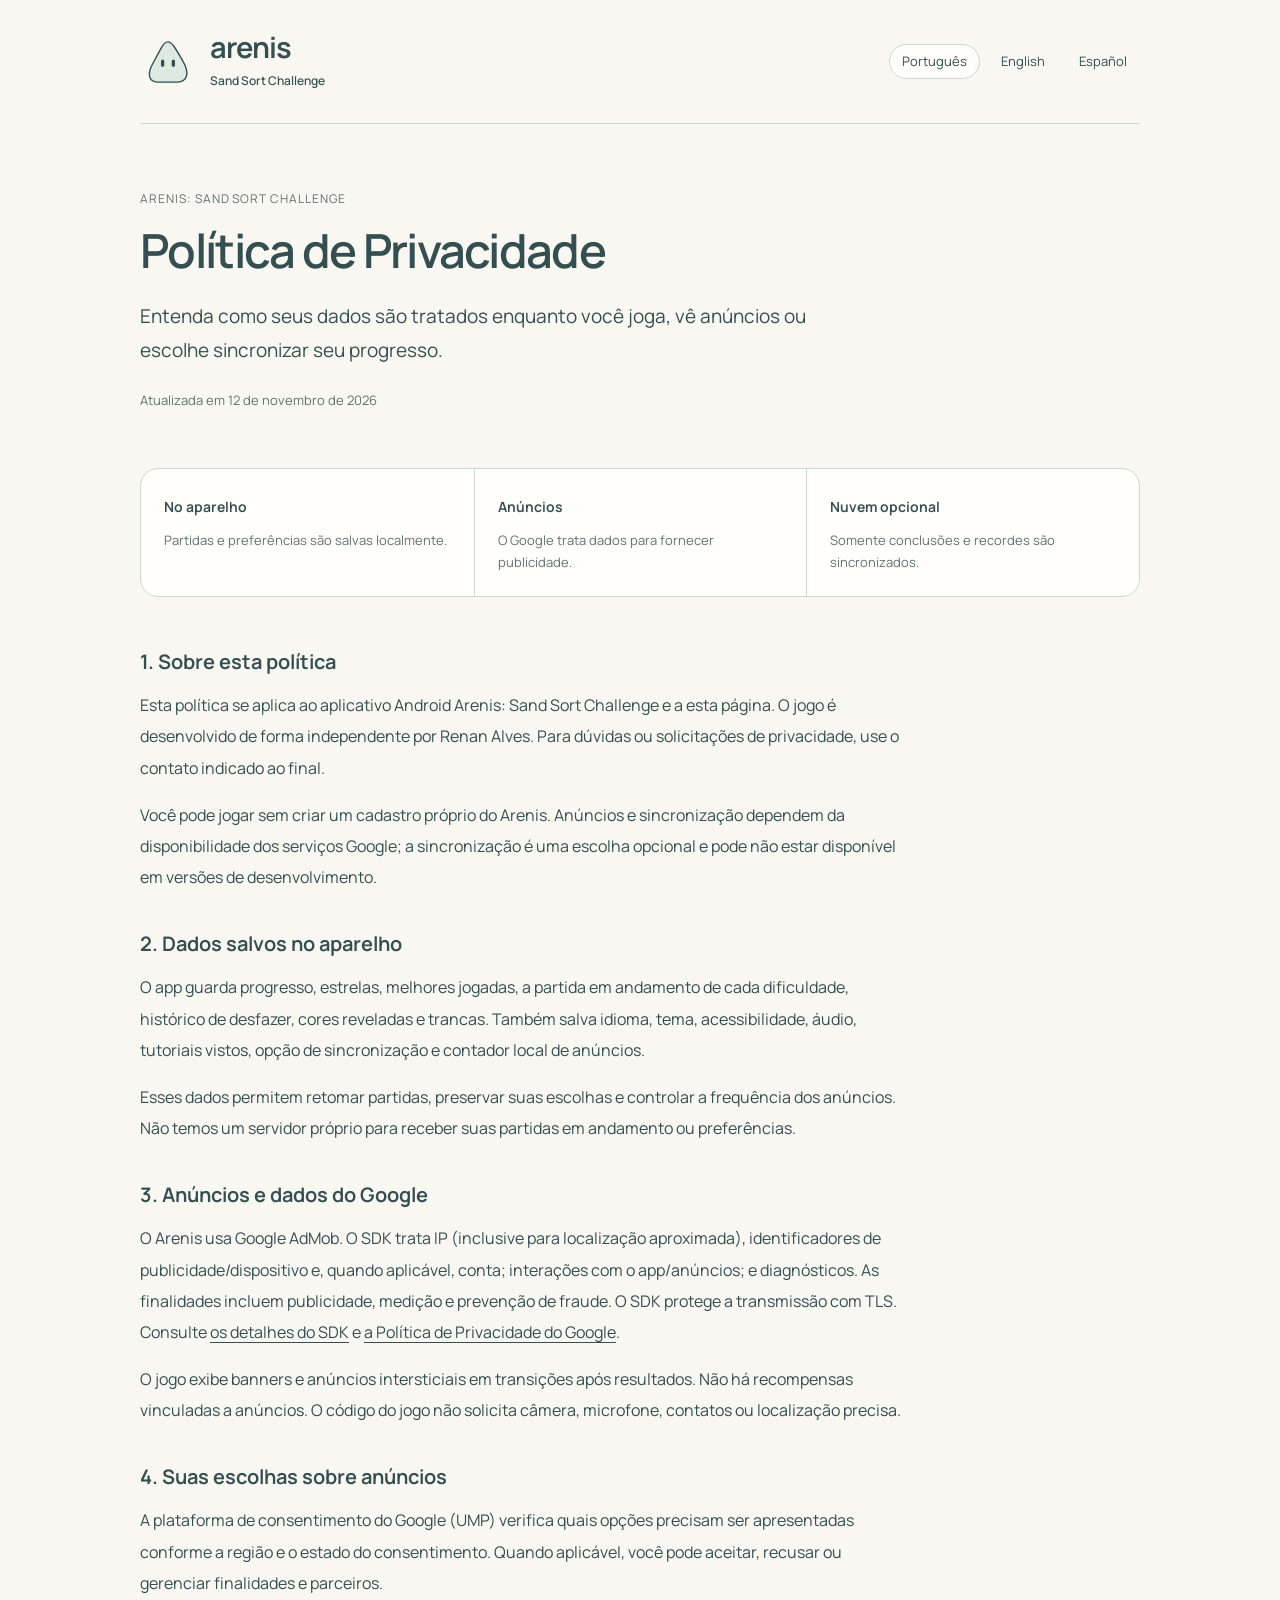
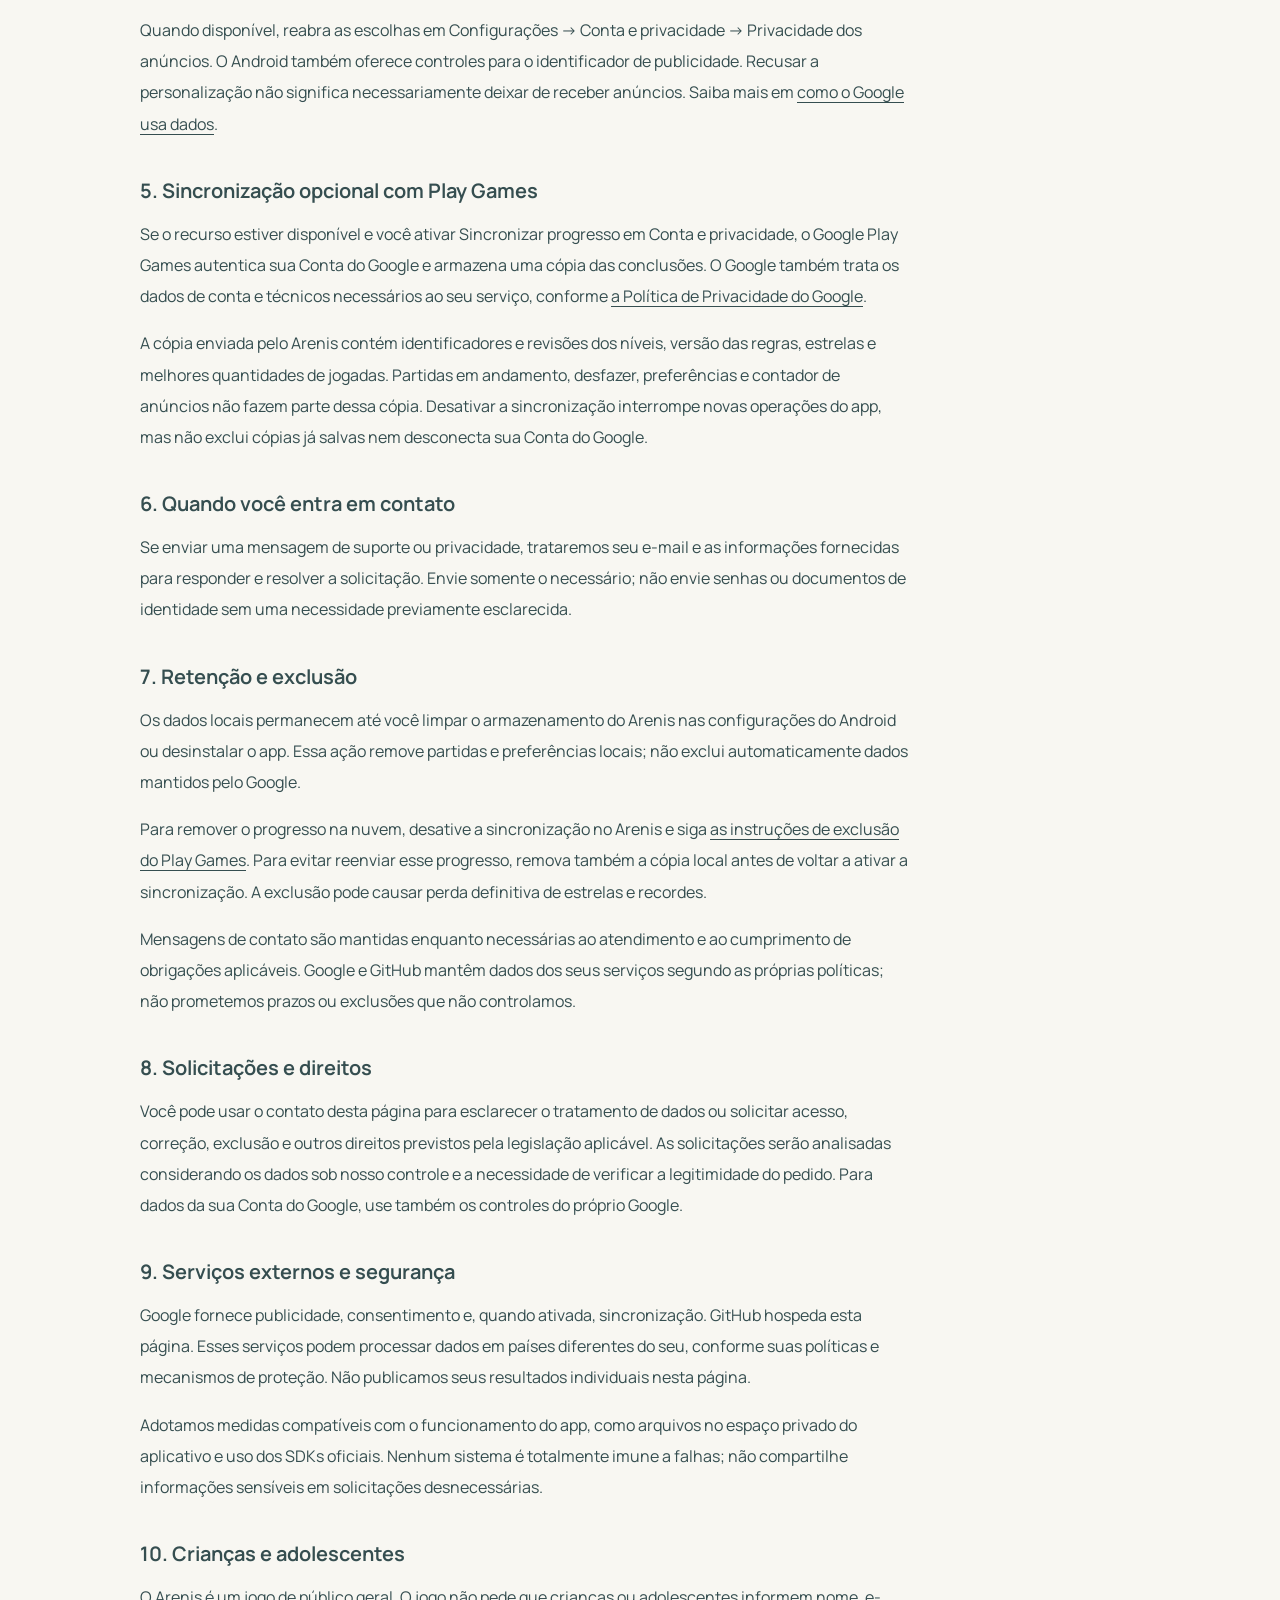
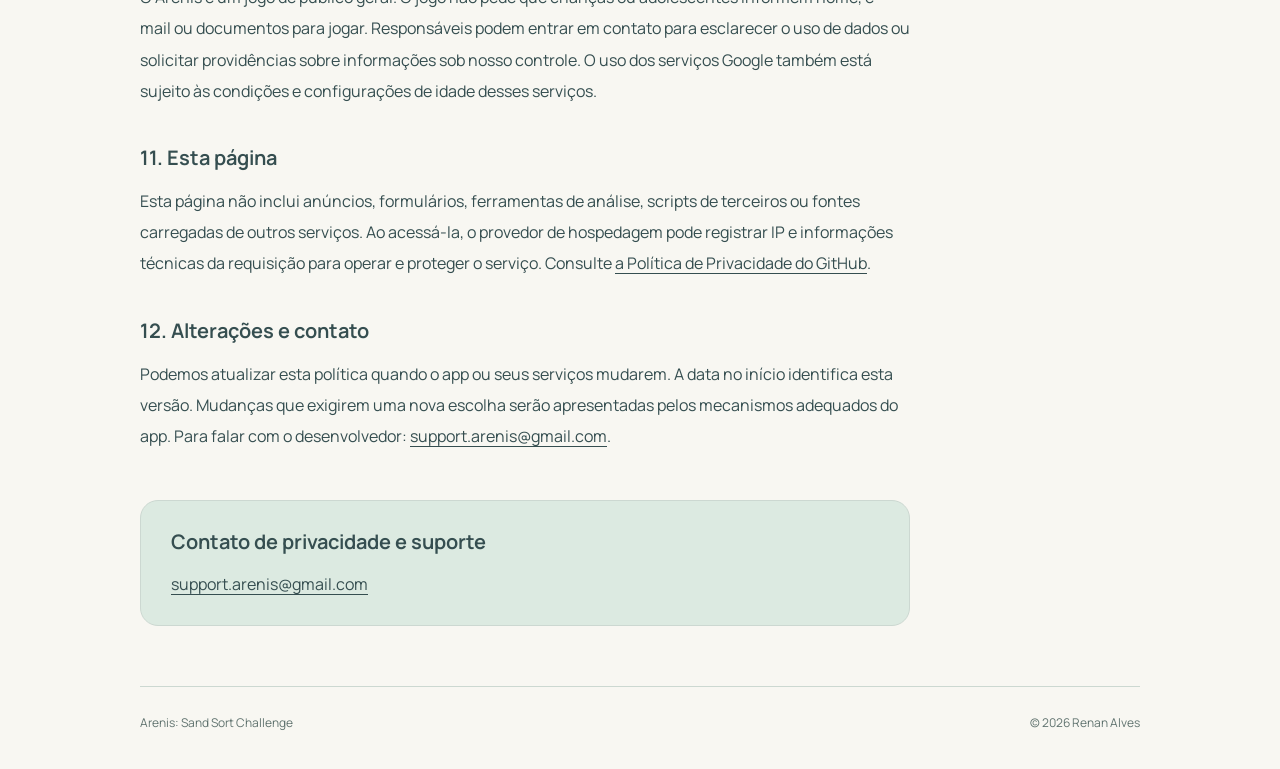
==== website/index.html @ b130f96e "Publish Arenis privacy policy in three languages" ====
<!doctype html>
<html lang="pt-BR">
<head><meta charset="utf-8"><meta name="viewport" content="width=device-width, initial-scale=1">
<meta name="description" content="Entenda como seus dados são tratados enquanto você joga, vê anúncios ou escolhe sincronizar seu progresso.">
<meta name="color-scheme" content="light dark"><title>Política de Privacidade · Arenis: Sand Sort Challenge</title>
<link rel="stylesheet" href="styles.css"><link rel="icon" type="image/svg+xml" href="mascot.svg"></head>
<body><div class="page"><header><a class="brand" href="./"><img src="mascot.svg" width="56" height="56" alt=""><span><b>arenis</b><small>Sand Sort Challenge</small></span></a>
<nav aria-label="Idioma da página"><a href="privacy/" lang="pt-BR" aria-current="page">Português</a><a href="privacy/en/" lang="en">English</a><a href="privacy/es-419/" lang="es-419">Español</a></nav></header>
<main><div class="intro"><p class="eyebrow">Arenis: Sand Sort Challenge</p><h1>Política de Privacidade</h1><p class="lead">Entenda como seus dados são tratados enquanto você joga, vê anúncios ou escolhe sincronizar seu progresso.</p><p class="date"><time datetime="2026-11-12">Atualizada em 12 de novembro de 2026</time></p></div>
<div class="summary"><div><strong>No aparelho</strong><p>Partidas e preferências são salvas localmente.</p></div><div><strong>Anúncios</strong><p>O Google trata dados para fornecer publicidade.</p></div><div><strong>Nuvem opcional</strong><p>Somente conclusões e recordes são sincronizados.</p></div></div><article><section id="sobre"><h2>1. Sobre esta política</h2><p>Esta política se aplica ao aplicativo Android Arenis: Sand Sort Challenge e a esta página. O jogo é desenvolvido de forma independente por Renan Alves. Para dúvidas ou solicitações de privacidade, use o contato indicado ao final.</p><p>Você pode jogar sem criar um cadastro próprio do Arenis. Anúncios e sincronização dependem da disponibilidade dos serviços Google; a sincronização é uma escolha opcional e pode não estar disponível em versões de desenvolvimento.</p></section><section id="local"><h2>2. Dados salvos no aparelho</h2><p>O app guarda progresso, estrelas, melhores jogadas, a partida em andamento de cada dificuldade, histórico de desfazer, cores reveladas e trancas. Também salva idioma, tema, acessibilidade, áudio, tutoriais vistos, opção de sincronização e contador local de anúncios.</p><p>Esses dados permitem retomar partidas, preservar suas escolhas e controlar a frequência dos anúncios. Não temos um servidor próprio para receber suas partidas em andamento ou preferências.</p></section><section id="anuncios"><h2>3. Anúncios e dados do Google</h2><p>O Arenis usa Google AdMob. O SDK trata IP (inclusive para localização aproximada), identificadores de publicidade/dispositivo e, quando aplicável, conta; interações com o app/anúncios; e diagnósticos. As finalidades incluem publicidade, medição e prevenção de fraude. O SDK protege a transmissão com TLS. Consulte <a href="https://developers.google.com/admob/android/privacy/play-data-disclosure">os detalhes do SDK</a> e <a href="https://policies.google.com/privacy">a Política de Privacidade do Google</a>.</p><p>O jogo exibe banners e anúncios intersticiais em transições após resultados. Não há recompensas vinculadas a anúncios. O código do jogo não solicita câmera, microfone, contatos ou localização precisa.</p></section><section id="escolhas"><h2>4. Suas escolhas sobre anúncios</h2><p>A plataforma de consentimento do Google (UMP) verifica quais opções precisam ser apresentadas conforme a região e o estado do consentimento. Quando aplicável, você pode aceitar, recusar ou gerenciar finalidades e parceiros.</p><p>Quando disponível, reabra as escolhas em Configurações → Conta e privacidade → Privacidade dos anúncios. O Android também oferece controles para o identificador de publicidade. Recusar a personalização não significa necessariamente deixar de receber anúncios. Saiba mais em <a href="https://policies.google.com/technologies/partner-sites">como o Google usa dados</a>.</p></section><section id="nuvem"><h2>5. Sincronização opcional com Play Games</h2><p>Se o recurso estiver disponível e você ativar Sincronizar progresso em Conta e privacidade, o Google Play Games autentica sua Conta do Google e armazena uma cópia das conclusões. O Google também trata os dados de conta e técnicos necessários ao seu serviço, conforme <a href="https://policies.google.com/privacy">a Política de Privacidade do Google</a>.</p><p>A cópia enviada pelo Arenis contém identificadores e revisões dos níveis, versão das regras, estrelas e melhores quantidades de jogadas. Partidas em andamento, desfazer, preferências e contador de anúncios não fazem parte dessa cópia. Desativar a sincronização interrompe novas operações do app, mas não exclui cópias já salvas nem desconecta sua Conta do Google.</p></section><section id="contato"><h2>6. Quando você entra em contato</h2><p>Se enviar uma mensagem de suporte ou privacidade, trataremos seu e-mail e as informações fornecidas para responder e resolver a solicitação. Envie somente o necessário; não envie senhas ou documentos de identidade sem uma necessidade previamente esclarecida.</p></section><section id="exclusao"><h2>7. Retenção e exclusão</h2><p>Os dados locais permanecem até você limpar o armazenamento do Arenis nas configurações do Android ou desinstalar o app. Essa ação remove partidas e preferências locais; não exclui automaticamente dados mantidos pelo Google.</p><p>Para remover o progresso na nuvem, desative a sincronização no Arenis e siga <a href="https://support.google.com/googleplay/answer/9130646">as instruções de exclusão do Play Games</a>. Para evitar reenviar esse progresso, remova também a cópia local antes de voltar a ativar a sincronização. A exclusão pode causar perda definitiva de estrelas e recordes.</p><p>Mensagens de contato são mantidas enquanto necessárias ao atendimento e ao cumprimento de obrigações aplicáveis. Google e GitHub mantêm dados dos seus serviços segundo as próprias políticas; não prometemos prazos ou exclusões que não controlamos.</p></section><section id="direitos"><h2>8. Solicitações e direitos</h2><p>Você pode usar o contato desta página para esclarecer o tratamento de dados ou solicitar acesso, correção, exclusão e outros direitos previstos pela legislação aplicável. As solicitações serão analisadas considerando os dados sob nosso controle e a necessidade de verificar a legitimidade do pedido. Para dados da sua Conta do Google, use também os controles do próprio Google.</p></section><section id="seguranca"><h2>9. Serviços externos e segurança</h2><p>Google fornece publicidade, consentimento e, quando ativada, sincronização. GitHub hospeda esta página. Esses serviços podem processar dados em países diferentes do seu, conforme suas políticas e mecanismos de proteção. Não publicamos seus resultados individuais nesta página.</p><p>Adotamos medidas compatíveis com o funcionamento do app, como arquivos no espaço privado do aplicativo e uso dos SDKs oficiais. Nenhum sistema é totalmente imune a falhas; não compartilhe informações sensíveis em solicitações desnecessárias.</p></section><section id="familias"><h2>10. Crianças e adolescentes</h2><p>O Arenis é um jogo de público geral. O jogo não pede que crianças ou adolescentes informem nome, e-mail ou documentos para jogar. Responsáveis podem entrar em contato para esclarecer o uso de dados ou solicitar providências sobre informações sob nosso controle. O uso dos serviços Google também está sujeito às condições e configurações de idade desses serviços.</p></section><section id="pagina"><h2>11. Esta página</h2><p>Esta página não inclui anúncios, formulários, ferramentas de análise, scripts de terceiros ou fontes carregadas de outros serviços. Ao acessá-la, o provedor de hospedagem pode registrar IP e informações técnicas da requisição para operar e proteger o serviço. Consulte <a href="https://docs.github.com/site-policy/privacy-policies/github-general-privacy-statement">a Política de Privacidade do GitHub</a>.</p></section><section id="alteracoes"><h2>12. Alterações e contato</h2><p>Podemos atualizar esta política quando o app ou seus serviços mudarem. A data no início identifica esta versão. Mudanças que exigirem uma nova escolha serão apresentadas pelos mecanismos adequados do app. Para falar com o desenvolvedor: <a href="mailto:support.arenis@gmail.com">support.arenis@gmail.com</a>.</p></section></article>
<aside class="contact"><h2>Contato de privacidade e suporte</h2><p><a href="mailto:support.arenis@gmail.com">support.arenis@gmail.com</a></p></aside></main>
<footer><span>Arenis: Sand Sort Challenge</span><span>© 2026 Renan Alves</span></footer></div></body></html>
---- website/styles.css ----
@font-face{font-family:Manrope;src:url("fonts/Manrope.ttf") format("truetype");font-weight:200 800;font-display:swap}
:root{color-scheme:light dark;--bg:#f8f7f2;--surface:#fffefa;--text:#354e50;--muted:#60736f;--line:#ccd8d1;--soft:#dceae1;--focus:#354e50}
*{box-sizing:border-box}html{scroll-behavior:smooth}body{margin:0;background:var(--bg);color:var(--text);font:16px/1.8 Manrope,system-ui,sans-serif}a{color:inherit;text-underline-offset:4px;overflow-wrap:anywhere}a:hover{text-decoration-thickness:2px}a:focus-visible{outline:2px solid var(--focus);outline-offset:5px;border-radius:3px}.page{width:min(100% - 48px,1000px);margin:auto}header{display:flex;align-items:center;justify-content:space-between;gap:24px;padding:32px 0;border-bottom:1px solid var(--line)}.brand{display:flex;gap:14px;align-items:center;text-decoration:none}.brand b{font-size:29px;line-height:1.1;font-weight:650;letter-spacing:-1px}.brand small{display:block;font-size:12px;font-weight:550;margin-top:3px}nav{display:flex;flex-wrap:wrap;gap:8px}nav a{font-size:13px;padding:5px 12px;border:1px solid transparent;border-radius:20px;text-decoration:none}nav a[aria-current]{border-color:var(--line);background:var(--surface)}.intro{max-width:760px;padding:64px 0 28px}.eyebrow{font-size:12px;letter-spacing:.08em;text-transform:uppercase;color:var(--muted);margin:0 0 12px}h1{font-size:clamp(30px,5vw,47px);font-weight:600;line-height:1.2;letter-spacing:-1.7px;margin:0 0 22px}.lead{font-size:19px;line-height:1.75;margin:0 0 22px;max-width:690px}.date{font-size:13px;color:var(--muted)}.summary{display:grid;grid-template-columns:repeat(3,1fr);border:1px solid var(--line);border-radius:18px;background:var(--surface);margin:12px 0 50px}.summary div{padding:23px}.summary div+div{border-left:1px solid var(--line)}.summary strong{font-size:14px;font-weight:650}.summary p{font-size:13px;color:var(--muted);line-height:1.7;margin:8px 0 0}article{max-width:770px}section{margin:0 0 36px;scroll-margin-top:24px}h2{font-size:20px;font-weight:650;line-height:1.5;margin:0 0 13px}p{margin:0 0 16px}article p{line-height:1.95}.contact{border:1px solid var(--line);border-radius:18px;background:var(--soft);padding:26px 30px;margin:48px 0 60px;max-width:770px}.contact p{margin:0}.draft{border:1px dashed var(--muted);border-radius:12px;padding:14px 20px;margin-top:30px;font-size:14px}footer{padding:25px 0 36px;border-top:1px solid var(--line);display:flex;justify-content:space-between;gap:16px;font-size:12px;color:var(--muted)}
@media(prefers-color-scheme:dark){:root{--bg:#202e33;--surface:#29393e;--text:#e3ece5;--muted:#adbfba;--line:#49615e;--soft:#354f47;--focus:#e3ece5}}
@media(max-width:620px){.page{width:calc(100% - 40px)}header{align-items:flex-start;flex-direction:column;gap:20px;padding:24px 0}nav{gap:3px}nav a{padding:4px 10px}nav a:first-child{margin-left:-10px}.intro{padding-top:40px}h1{letter-spacing:-1px}.lead{font-size:17px}.summary{grid-template-columns:1fr;margin-bottom:36px}.summary div{padding:18px 22px}.summary div+div{border-left:0;border-top:1px solid var(--line)}.summary p{margin-top:3px}h2{font-size:19px}.contact{padding:22px}footer{flex-direction:column;gap:5px}article p{line-height:1.9}}
@media(prefers-reduced-motion:reduce){html{scroll-behavior:auto}}
@media print{body{font-size:10pt;background:white;color:black}.page{width:100%}nav,.summary{display:none}.intro{padding:24px 0}a{color:black}section{break-inside:avoid}footer{margin-top:20px}.contact{background:none}}
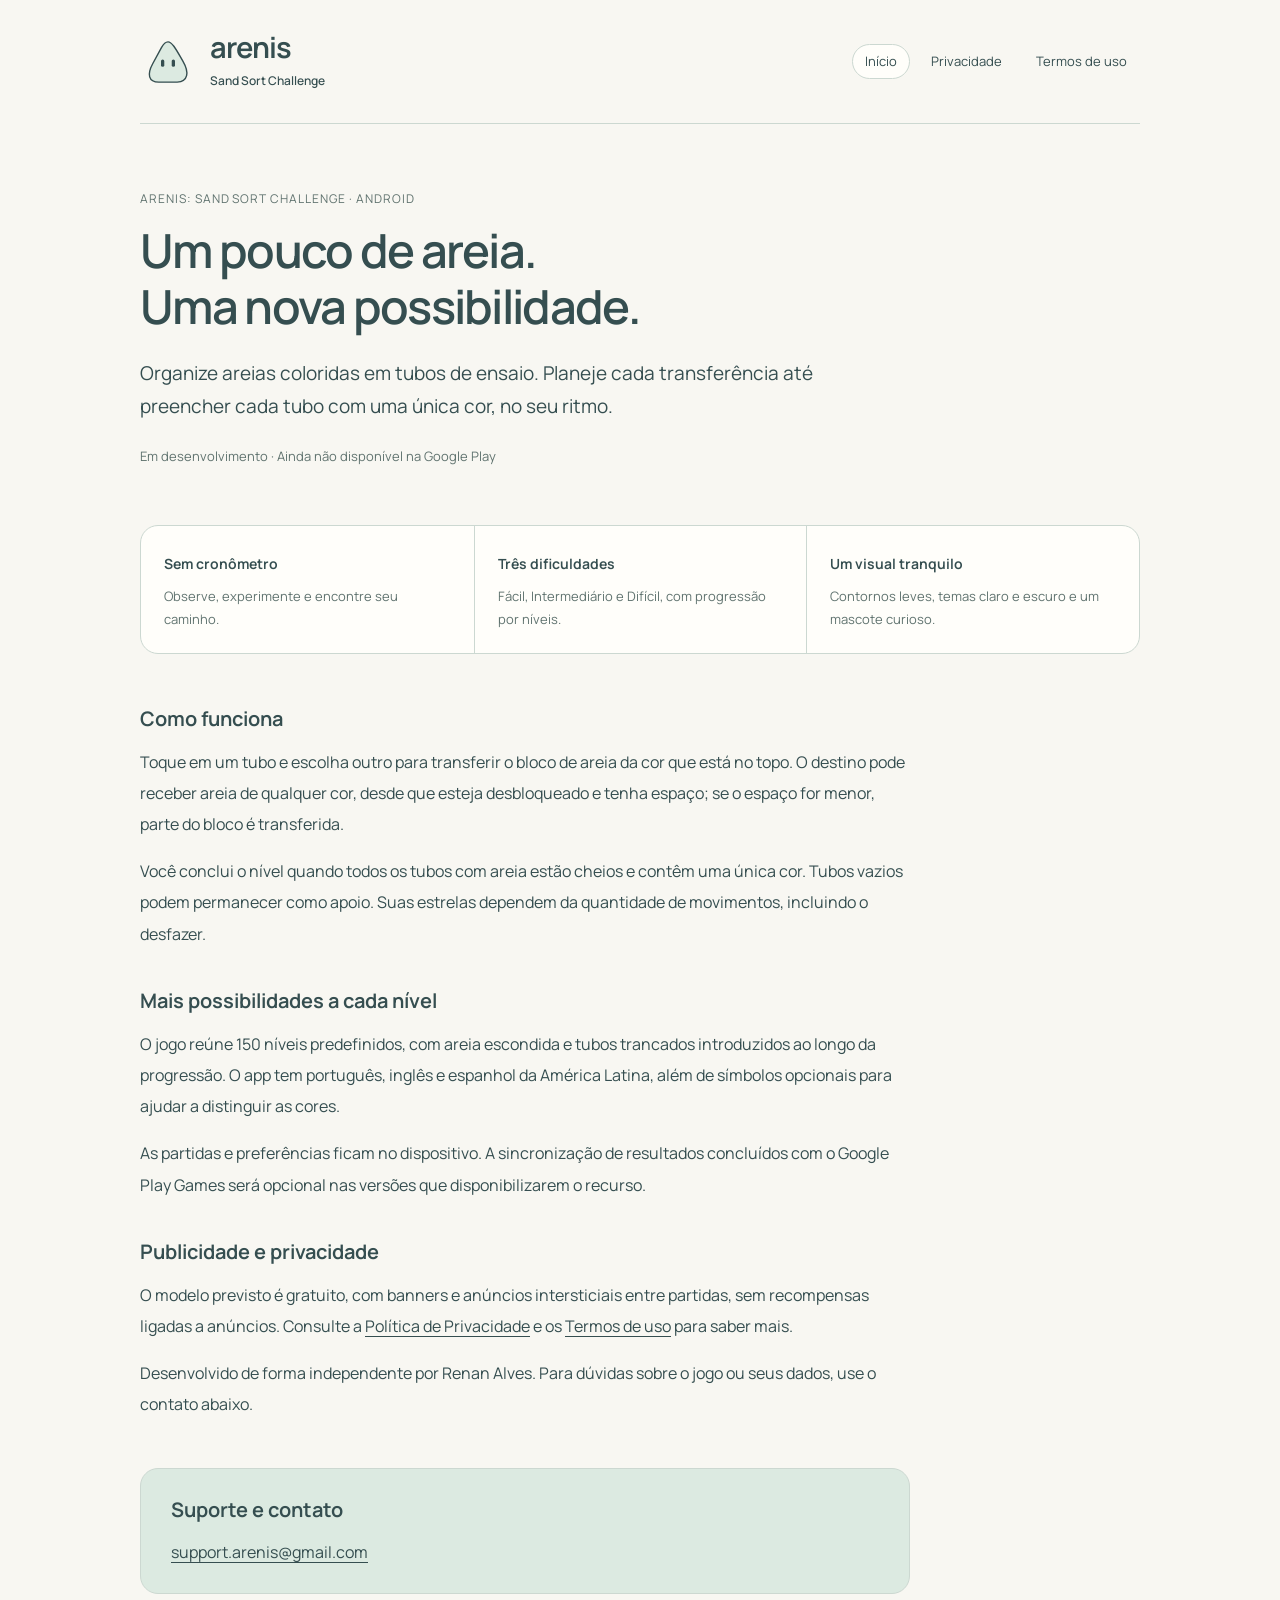
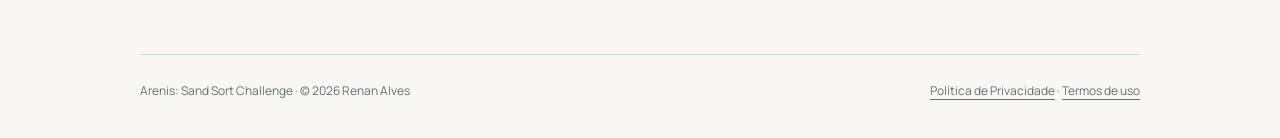
==== commit e2551c0e: "Add Arenis homepage and terms for OAuth setup" ====
--- a/website/index.html
+++ b/website/index.html
@@ -1,12 +1,16 @@
 <!doctype html>
-<html lang="pt-BR">
-<head><meta charset="utf-8"><meta name="viewport" content="width=device-width, initial-scale=1">
-<meta name="description" content="Entenda como seus dados são tratados enquanto você joga, vê anúncios ou escolhe sincronizar seu progresso.">
-<meta name="color-scheme" content="light dark"><title>Política de Privacidade · Arenis: Sand Sort Challenge</title>
-<link rel="stylesheet" href="styles.css"><link rel="icon" type="image/svg+xml" href="mascot.svg"></head>
-<body><div class="page"><header><a class="brand" href="./"><img src="mascot.svg" width="56" height="56" alt=""><span><b>arenis</b><small>Sand Sort Challenge</small></span></a>
-<nav aria-label="Idioma da página"><a href="privacy/" lang="pt-BR" aria-current="page">Português</a><a href="privacy/en/" lang="en">English</a><a href="privacy/es-419/" lang="es-419">Español</a></nav></header>
-<main><div class="intro"><p class="eyebrow">Arenis: Sand Sort Challenge</p><h1>Política de Privacidade</h1><p class="lead">Entenda como seus dados são tratados enquanto você joga, vê anúncios ou escolhe sincronizar seu progresso.</p><p class="date"><time datetime="2026-11-12">Atualizada em 12 de novembro de 2026</time></p></div>
-<div class="summary"><div><strong>No aparelho</strong><p>Partidas e preferências são salvas localmente.</p></div><div><strong>Anúncios</strong><p>O Google trata dados para fornecer publicidade.</p></div><div><strong>Nuvem opcional</strong><p>Somente conclusões e recordes são sincronizados.</p></div></div><article><section id="sobre"><h2>1. Sobre esta política</h2><p>Esta política se aplica ao aplicativo Android Arenis: Sand Sort Challenge e a esta página. O jogo é desenvolvido de forma independente por Renan Alves. Para dúvidas ou solicitações de privacidade, use o contato indicado ao final.</p><p>Você pode jogar sem criar um cadastro próprio do Arenis. Anúncios e sincronização dependem da disponibilidade dos serviços Google; a sincronização é uma escolha opcional e pode não estar disponível em versões de desenvolvimento.</p></section><section id="local"><h2>2. Dados salvos no aparelho</h2><p>O app guarda progresso, estrelas, melhores jogadas, a partida em andamento de cada dificuldade, histórico de desfazer, cores reveladas e trancas. Também salva idioma, tema, acessibilidade, áudio, tutoriais vistos, opção de sincronização e contador local de anúncios.</p><p>Esses dados permitem retomar partidas, preservar suas escolhas e controlar a frequência dos anúncios. Não temos um servidor próprio para receber suas partidas em andamento ou preferências.</p></section><section id="anuncios"><h2>3. Anúncios e dados do Google</h2><p>O Arenis usa Google AdMob. O SDK trata IP (inclusive para localização aproximada), identificadores de publicidade/dispositivo e, quando aplicável, conta; interações com o app/anúncios; e diagnósticos. As finalidades incluem publicidade, medição e prevenção de fraude. O SDK protege a transmissão com TLS. Consulte <a href="https://developers.google.com/admob/android/privacy/play-data-disclosure">os detalhes do SDK</a> e <a href="https://policies.google.com/privacy">a Política de Privacidade do Google</a>.</p><p>O jogo exibe banners e anúncios intersticiais em transições após resultados. Não há recompensas vinculadas a anúncios. O código do jogo não solicita câmera, microfone, contatos ou localização precisa.</p></section><section id="escolhas"><h2>4. Suas escolhas sobre anúncios</h2><p>A plataforma de consentimento do Google (UMP) verifica quais opções precisam ser apresentadas conforme a região e o estado do consentimento. Quando aplicável, você pode aceitar, recusar ou gerenciar finalidades e parceiros.</p><p>Quando disponível, reabra as escolhas em Configurações → Conta e privacidade → Privacidade dos anúncios. O Android também oferece controles para o identificador de publicidade. Recusar a personalização não significa necessariamente deixar de receber anúncios. Saiba mais em <a href="https://policies.google.com/technologies/partner-sites">como o Google usa dados</a>.</p></section><section id="nuvem"><h2>5. Sincronização opcional com Play Games</h2><p>Se o recurso estiver disponível e você ativar Sincronizar progresso em Conta e privacidade, o Google Play Games autentica sua Conta do Google e armazena uma cópia das conclusões. O Google também trata os dados de conta e técnicos necessários ao seu serviço, conforme <a href="https://policies.google.com/privacy">a Política de Privacidade do Google</a>.</p><p>A cópia enviada pelo Arenis contém identificadores e revisões dos níveis, versão das regras, estrelas e melhores quantidades de jogadas. Partidas em andamento, desfazer, preferências e contador de anúncios não fazem parte dessa cópia. Desativar a sincronização interrompe novas operações do app, mas não exclui cópias já salvas nem desconecta sua Conta do Google.</p></section><section id="contato"><h2>6. Quando você entra em contato</h2><p>Se enviar uma mensagem de suporte ou privacidade, trataremos seu e-mail e as informações fornecidas para responder e resolver a solicitação. Envie somente o necessário; não envie senhas ou documentos de identidade sem uma necessidade previamente esclarecida.</p></section><section id="exclusao"><h2>7. Retenção e exclusão</h2><p>Os dados locais permanecem até você limpar o armazenamento do Arenis nas configurações do Android ou desinstalar o app. Essa ação remove partidas e preferências locais; não exclui automaticamente dados mantidos pelo Google.</p><p>Para remover o progresso na nuvem, desative a sincronização no Arenis e siga <a href="https://support.google.com/googleplay/answer/9130646">as instruções de exclusão do Play Games</a>. Para evitar reenviar esse progresso, remova também a cópia local antes de voltar a ativar a sincronização. A exclusão pode causar perda definitiva de estrelas e recordes.</p><p>Mensagens de contato são mantidas enquanto necessárias ao atendimento e ao cumprimento de obrigações aplicáveis. Google e GitHub mantêm dados dos seus serviços segundo as próprias políticas; não prometemos prazos ou exclusões que não controlamos.</p></section><section id="direitos"><h2>8. Solicitações e direitos</h2><p>Você pode usar o contato desta página para esclarecer o tratamento de dados ou solicitar acesso, correção, exclusão e outros direitos previstos pela legislação aplicável. As solicitações serão analisadas considerando os dados sob nosso controle e a necessidade de verificar a legitimidade do pedido. Para dados da sua Conta do Google, use também os controles do próprio Google.</p></section><section id="seguranca"><h2>9. Serviços externos e segurança</h2><p>Google fornece publicidade, consentimento e, quando ativada, sincronização. GitHub hospeda esta página. Esses serviços podem processar dados em países diferentes do seu, conforme suas políticas e mecanismos de proteção. Não publicamos seus resultados individuais nesta página.</p><p>Adotamos medidas compatíveis com o funcionamento do app, como arquivos no espaço privado do aplicativo e uso dos SDKs oficiais. Nenhum sistema é totalmente imune a falhas; não compartilhe informações sensíveis em solicitações desnecessárias.</p></section><section id="familias"><h2>10. Crianças e adolescentes</h2><p>O Arenis é um jogo de público geral. O jogo não pede que crianças ou adolescentes informem nome, e-mail ou documentos para jogar. Responsáveis podem entrar em contato para esclarecer o uso de dados ou solicitar providências sobre informações sob nosso controle. O uso dos serviços Google também está sujeito às condições e configurações de idade desses serviços.</p></section><section id="pagina"><h2>11. Esta página</h2><p>Esta página não inclui anúncios, formulários, ferramentas de análise, scripts de terceiros ou fontes carregadas de outros serviços. Ao acessá-la, o provedor de hospedagem pode registrar IP e informações técnicas da requisição para operar e proteger o serviço. Consulte <a href="https://docs.github.com/site-policy/privacy-policies/github-general-privacy-statement">a Política de Privacidade do GitHub</a>.</p></section><section id="alteracoes"><h2>12. Alterações e contato</h2><p>Podemos atualizar esta política quando o app ou seus serviços mudarem. A data no início identifica esta versão. Mudanças que exigirem uma nova escolha serão apresentadas pelos mecanismos adequados do app. Para falar com o desenvolvedor: <a href="mailto:support.arenis@gmail.com">support.arenis@gmail.com</a>.</p></section></article>
-<aside class="contact"><h2>Contato de privacidade e suporte</h2><p><a href="mailto:support.arenis@gmail.com">support.arenis@gmail.com</a></p></aside></main>
-<footer><span>Arenis: Sand Sort Challenge</span><span>© 2026 Renan Alves</span></footer></div></body></html>
+<html lang="pt-BR"><head><meta charset="utf-8"><meta name="viewport" content="width=device-width, initial-scale=1">
+<meta name="color-scheme" content="light dark"><meta name="description" content="Conheça Arenis: Sand Sort Challenge, um jogo para Android de organizar areias coloridas, sem cronômetro, com três dificuldades.">
+<title>Jogo de organizar areias · Arenis: Sand Sort Challenge</title>
+<link rel="stylesheet" href="./styles.css"><link rel="icon" type="image/svg+xml" href="./mascot.svg"></head>
+<body><div class="page"><header><a class="brand" href="./"><img src="./mascot.svg" width="56" height="56" alt=""><span><b>arenis</b><small>Sand Sort Challenge</small></span></a>
+<nav aria-label="Navegação principal"><a href="./" aria-current="page">Início</a><a href="./privacy/">Privacidade</a><a href="./terms/">Termos de uso</a></nav></header><main><div class="intro"><p class="eyebrow">Arenis: Sand Sort Challenge · Android</p>
+<h1>Um pouco de areia.<br>Uma nova possibilidade.</h1>
+<p class="lead">Organize areias coloridas em tubos de ensaio. Planeje cada transferência até preencher cada tubo com uma única cor, no seu ritmo.</p>
+<p class="date">Em desenvolvimento · Ainda não disponível na Google Play</p></div>
+<div class="summary"><div><strong>Sem cronômetro</strong><p>Observe, experimente e encontre seu caminho.</p></div><div><strong>Três dificuldades</strong><p>Fácil, Intermediário e Difícil, com progressão por níveis.</p></div><div><strong>Um visual tranquilo</strong><p>Contornos leves, temas claro e escuro e um mascote curioso.</p></div></div>
+<article><section id="jogo"><h2>Como funciona</h2><p>Toque em um tubo e escolha outro para transferir o bloco de areia da cor que está no topo. O destino pode receber areia de qualquer cor, desde que esteja desbloqueado e tenha espaço; se o espaço for menor, parte do bloco é transferida.</p><p>Você conclui o nível quando todos os tubos com areia estão cheios e contêm uma única cor. Tubos vazios podem permanecer como apoio. Suas estrelas dependem da quantidade de movimentos, incluindo o desfazer.</p></section>
+<section id="recursos"><h2>Mais possibilidades a cada nível</h2><p>O jogo reúne 150 níveis predefinidos, com areia escondida e tubos trancados introduzidos ao longo da progressão. O app tem português, inglês e espanhol da América Latina, além de símbolos opcionais para ajudar a distinguir as cores.</p><p>As partidas e preferências ficam no dispositivo. A sincronização de resultados concluídos com o Google Play Games será opcional nas versões que disponibilizarem o recurso.</p></section>
+<section id="suporte"><h2>Publicidade e privacidade</h2><p>O modelo previsto é gratuito, com banners e anúncios intersticiais entre partidas, sem recompensas ligadas a anúncios. Consulte a <a href="privacy/">Política de Privacidade</a> e os <a href="terms/">Termos de uso</a> para saber mais.</p><p>Desenvolvido de forma independente por Renan Alves. Para dúvidas sobre o jogo ou seus dados, use o contato abaixo.</p></section></article>
+<aside class="contact"><h2>Suporte e contato</h2><p><a href="mailto:support.arenis@gmail.com">support.arenis@gmail.com</a></p></aside></main>
+<footer><span>Arenis: Sand Sort Challenge · © 2026 Renan Alves</span><span><a href="./privacy/">Política de Privacidade</a> · <a href="./terms/">Termos de uso</a></span></footer></div></body></html>
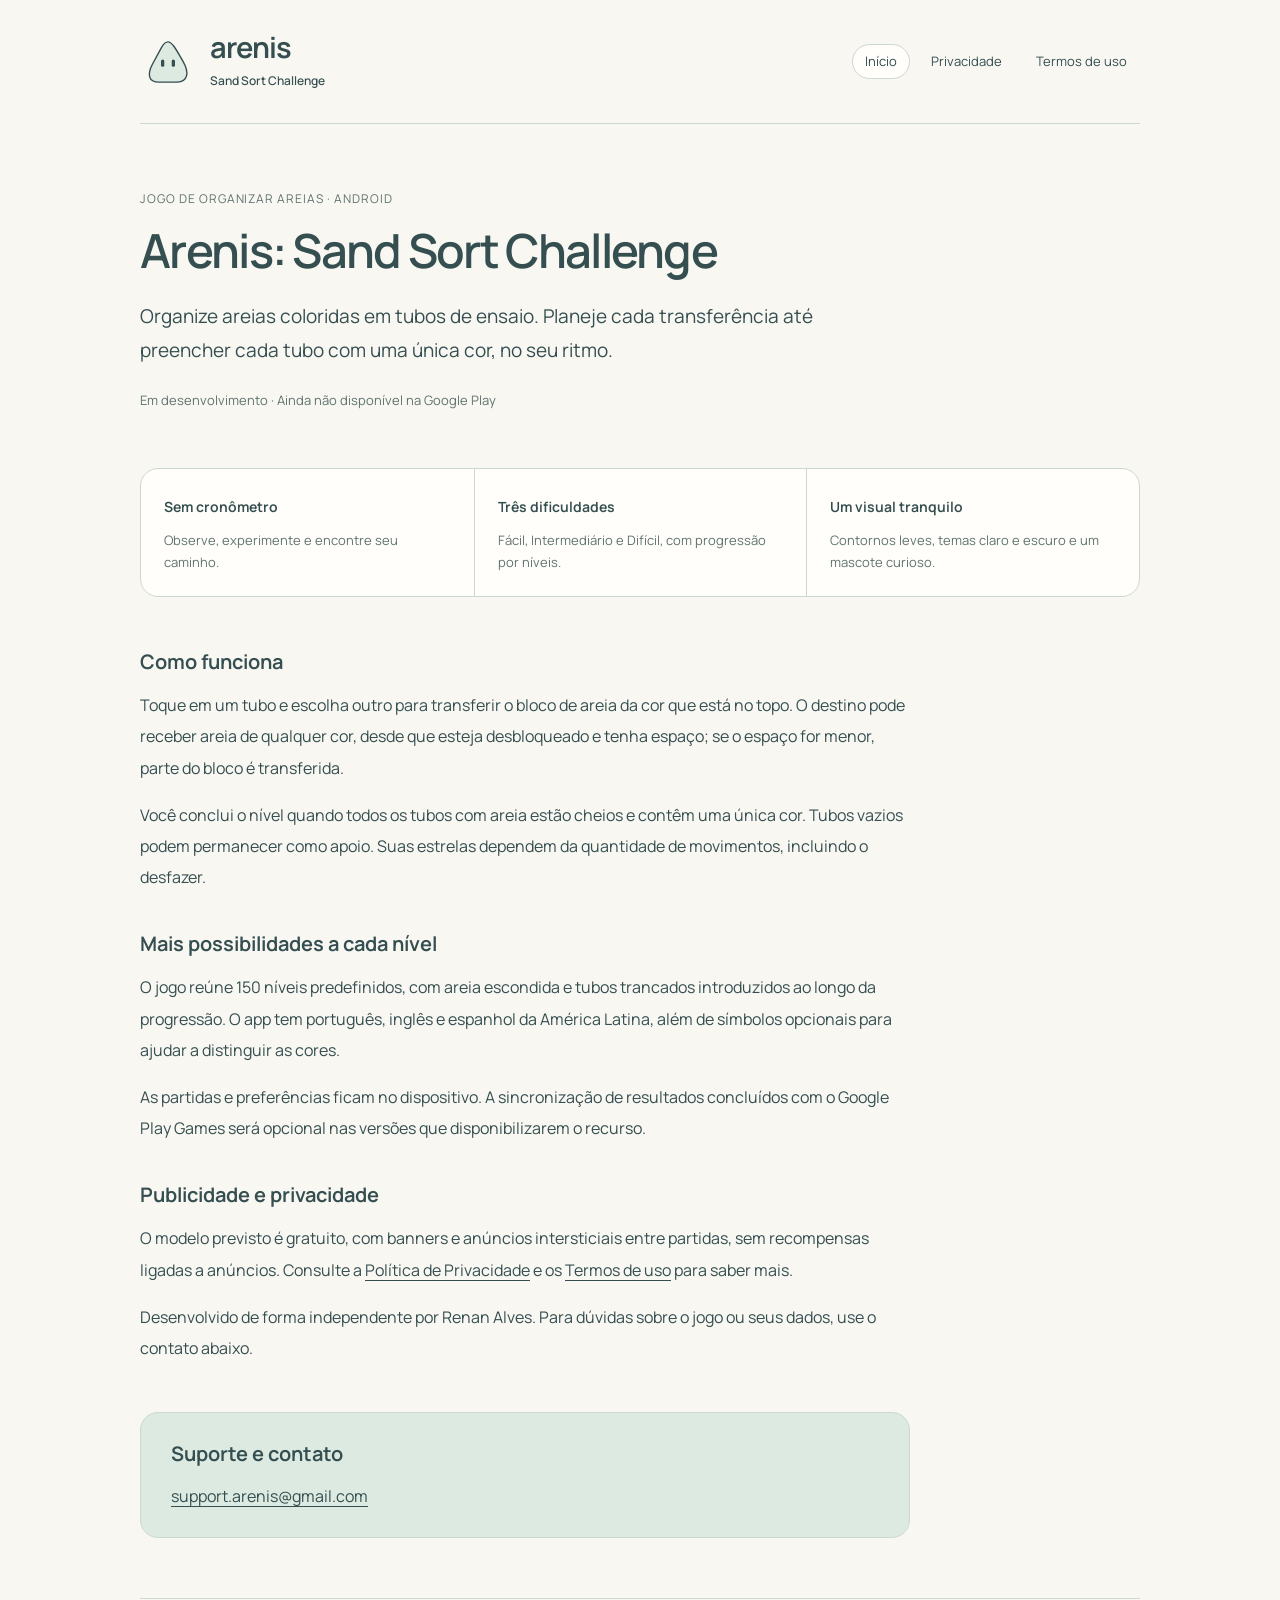
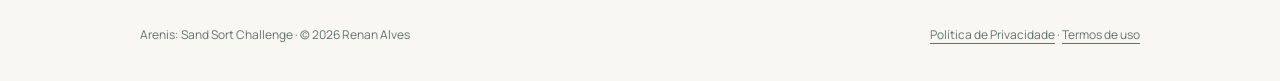
==== commit 59a3cced: "Match homepage heading to OAuth application name" ====
--- a/website/index.html
+++ b/website/index.html
@@ -1,11 +1,11 @@
 <!doctype html>
 <html lang="pt-BR"><head><meta charset="utf-8"><meta name="viewport" content="width=device-width, initial-scale=1">
 <meta name="color-scheme" content="light dark"><meta name="description" content="Conheça Arenis: Sand Sort Challenge, um jogo para Android de organizar areias coloridas, sem cronômetro, com três dificuldades.">
-<title>Jogo de organizar areias · Arenis: Sand Sort Challenge</title>
+<title>Arenis: Sand Sort Challenge</title>
 <link rel="stylesheet" href="./styles.css"><link rel="icon" type="image/svg+xml" href="./mascot.svg"></head>
 <body><div class="page"><header><a class="brand" href="./"><img src="./mascot.svg" width="56" height="56" alt=""><span><b>arenis</b><small>Sand Sort Challenge</small></span></a>
-<nav aria-label="Navegação principal"><a href="./" aria-current="page">Início</a><a href="./privacy/">Privacidade</a><a href="./terms/">Termos de uso</a></nav></header><main><div class="intro"><p class="eyebrow">Arenis: Sand Sort Challenge · Android</p>
-<h1>Um pouco de areia.<br>Uma nova possibilidade.</h1>
+<nav aria-label="Navegação principal"><a href="./" aria-current="page">Início</a><a href="./privacy/">Privacidade</a><a href="./terms/">Termos de uso</a></nav></header><main><div class="intro"><p class="eyebrow">Jogo de organizar areias · Android</p>
+<h1>Arenis: Sand Sort Challenge</h1>
 <p class="lead">Organize areias coloridas em tubos de ensaio. Planeje cada transferência até preencher cada tubo com uma única cor, no seu ritmo.</p>
 <p class="date">Em desenvolvimento · Ainda não disponível na Google Play</p></div>
 <div class="summary"><div><strong>Sem cronômetro</strong><p>Observe, experimente e encontre seu caminho.</p></div><div><strong>Três dificuldades</strong><p>Fácil, Intermediário e Difícil, com progressão por níveis.</p></div><div><strong>Um visual tranquilo</strong><p>Contornos leves, temas claro e escuro e um mascote curioso.</p></div></div>
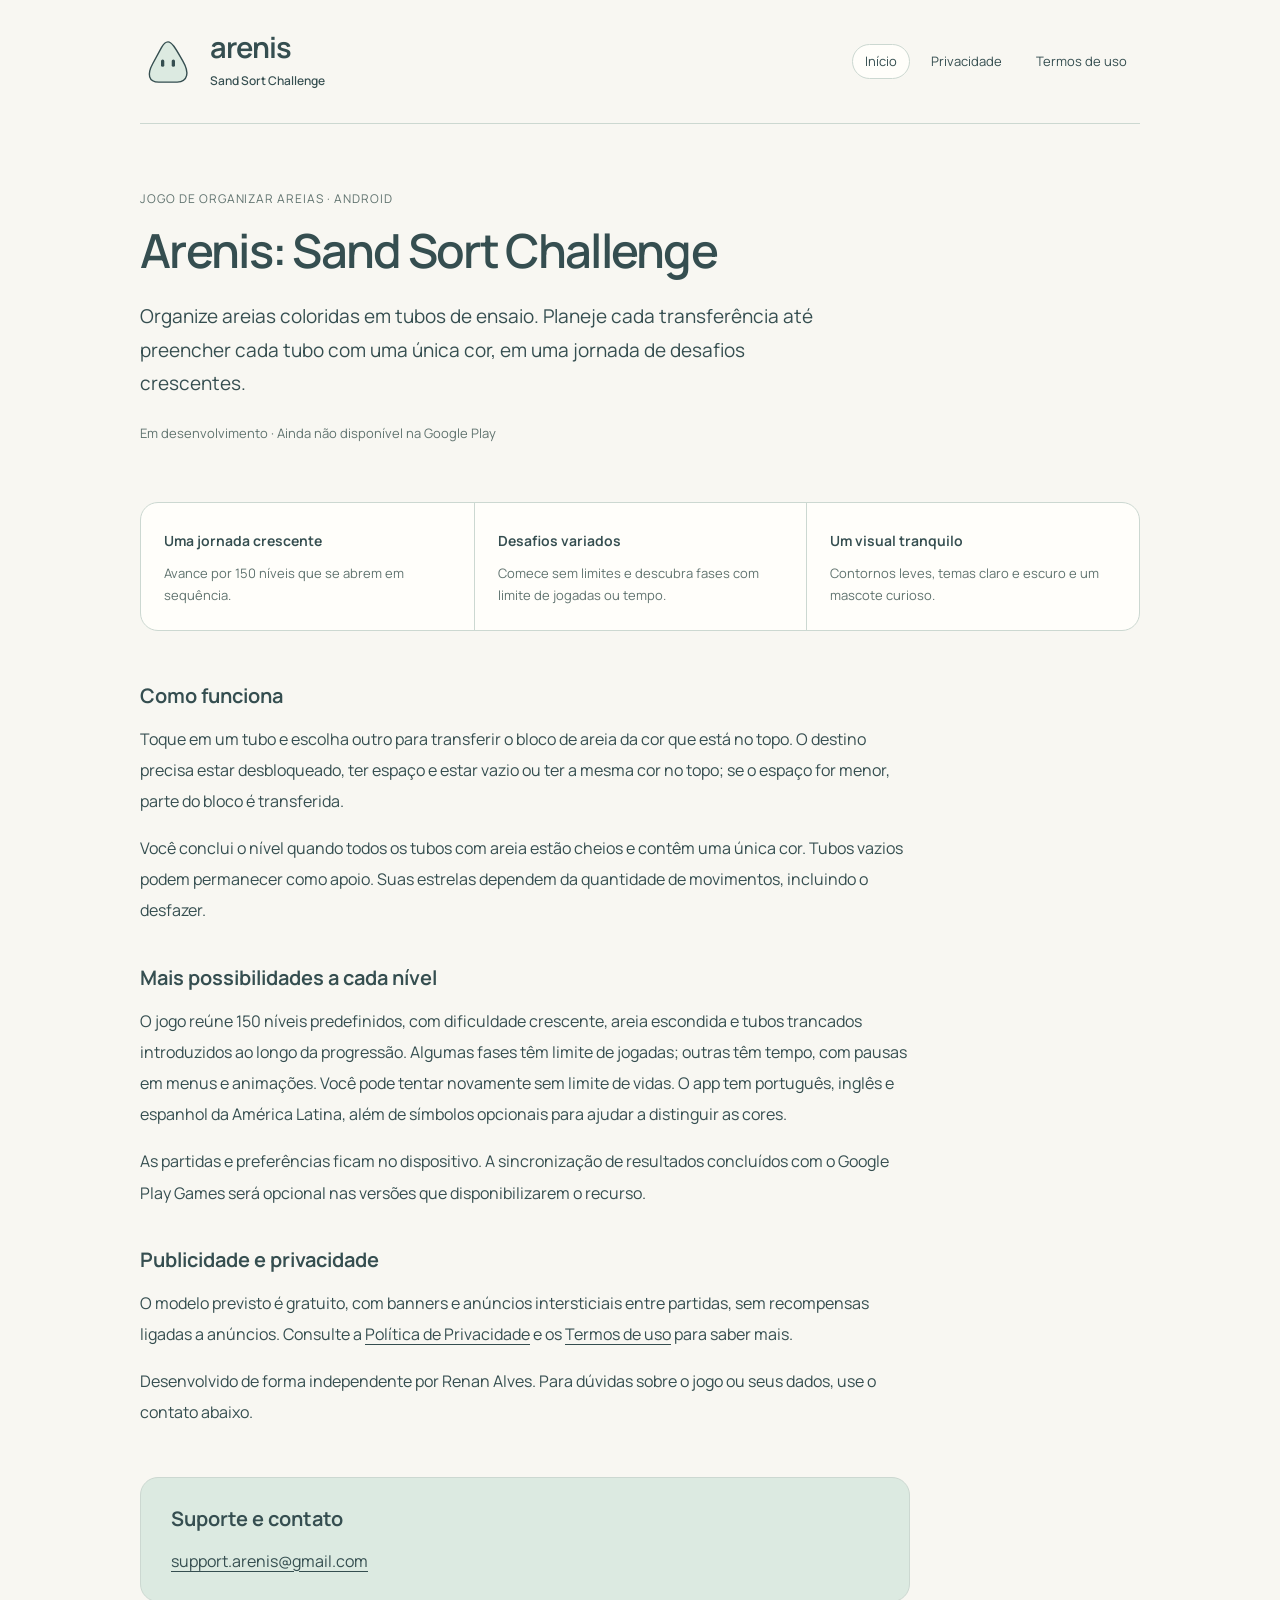
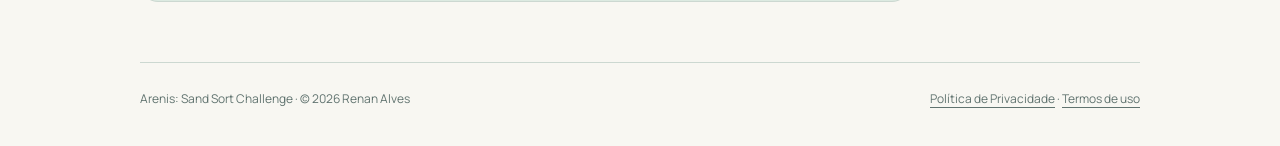
==== commit d6edb478: "Update public pages for the linear journey and timed levels" ====
--- a/website/index.html
+++ b/website/index.html
@@ -1,16 +1,16 @@
 <!doctype html>
 <html lang="pt-BR"><head><meta charset="utf-8"><meta name="viewport" content="width=device-width, initial-scale=1">
-<meta name="color-scheme" content="light dark"><meta name="description" content="Conheça Arenis: Sand Sort Challenge, um jogo para Android de organizar areias coloridas, sem cronômetro, com três dificuldades.">
+<meta name="color-scheme" content="light dark"><meta name="description" content="Conheça Arenis: Sand Sort Challenge, um jogo para Android de organizar areias coloridas em uma campanha de desafios crescentes.">
 <title>Arenis: Sand Sort Challenge</title>
 <link rel="stylesheet" href="./styles.css"><link rel="icon" type="image/svg+xml" href="./mascot.svg"></head>
 <body><div class="page"><header><a class="brand" href="./"><img src="./mascot.svg" width="56" height="56" alt=""><span><b>arenis</b><small>Sand Sort Challenge</small></span></a>
 <nav aria-label="Navegação principal"><a href="./" aria-current="page">Início</a><a href="./privacy/">Privacidade</a><a href="./terms/">Termos de uso</a></nav></header><main><div class="intro"><p class="eyebrow">Jogo de organizar areias · Android</p>
 <h1>Arenis: Sand Sort Challenge</h1>
-<p class="lead">Organize areias coloridas em tubos de ensaio. Planeje cada transferência até preencher cada tubo com uma única cor, no seu ritmo.</p>
+<p class="lead">Organize areias coloridas em tubos de ensaio. Planeje cada transferência até preencher cada tubo com uma única cor, em uma jornada de desafios crescentes.</p>
 <p class="date">Em desenvolvimento · Ainda não disponível na Google Play</p></div>
-<div class="summary"><div><strong>Sem cronômetro</strong><p>Observe, experimente e encontre seu caminho.</p></div><div><strong>Três dificuldades</strong><p>Fácil, Intermediário e Difícil, com progressão por níveis.</p></div><div><strong>Um visual tranquilo</strong><p>Contornos leves, temas claro e escuro e um mascote curioso.</p></div></div>
-<article><section id="jogo"><h2>Como funciona</h2><p>Toque em um tubo e escolha outro para transferir o bloco de areia da cor que está no topo. O destino pode receber areia de qualquer cor, desde que esteja desbloqueado e tenha espaço; se o espaço for menor, parte do bloco é transferida.</p><p>Você conclui o nível quando todos os tubos com areia estão cheios e contêm uma única cor. Tubos vazios podem permanecer como apoio. Suas estrelas dependem da quantidade de movimentos, incluindo o desfazer.</p></section>
-<section id="recursos"><h2>Mais possibilidades a cada nível</h2><p>O jogo reúne 150 níveis predefinidos, com areia escondida e tubos trancados introduzidos ao longo da progressão. O app tem português, inglês e espanhol da América Latina, além de símbolos opcionais para ajudar a distinguir as cores.</p><p>As partidas e preferências ficam no dispositivo. A sincronização de resultados concluídos com o Google Play Games será opcional nas versões que disponibilizarem o recurso.</p></section>
+<div class="summary"><div><strong>Uma jornada crescente</strong><p>Avance por 150 níveis que se abrem em sequência.</p></div><div><strong>Desafios variados</strong><p>Comece sem limites e descubra fases com limite de jogadas ou tempo.</p></div><div><strong>Um visual tranquilo</strong><p>Contornos leves, temas claro e escuro e um mascote curioso.</p></div></div>
+<article><section id="jogo"><h2>Como funciona</h2><p>Toque em um tubo e escolha outro para transferir o bloco de areia da cor que está no topo. O destino precisa estar desbloqueado, ter espaço e estar vazio ou ter a mesma cor no topo; se o espaço for menor, parte do bloco é transferida.</p><p>Você conclui o nível quando todos os tubos com areia estão cheios e contêm uma única cor. Tubos vazios podem permanecer como apoio. Suas estrelas dependem da quantidade de movimentos, incluindo o desfazer.</p></section>
+<section id="recursos"><h2>Mais possibilidades a cada nível</h2><p>O jogo reúne 150 níveis predefinidos, com dificuldade crescente, areia escondida e tubos trancados introduzidos ao longo da progressão. Algumas fases têm limite de jogadas; outras têm tempo, com pausas em menus e animações. Você pode tentar novamente sem limite de vidas. O app tem português, inglês e espanhol da América Latina, além de símbolos opcionais para ajudar a distinguir as cores.</p><p>As partidas e preferências ficam no dispositivo. A sincronização de resultados concluídos com o Google Play Games será opcional nas versões que disponibilizarem o recurso.</p></section>
 <section id="suporte"><h2>Publicidade e privacidade</h2><p>O modelo previsto é gratuito, com banners e anúncios intersticiais entre partidas, sem recompensas ligadas a anúncios. Consulte a <a href="privacy/">Política de Privacidade</a> e os <a href="terms/">Termos de uso</a> para saber mais.</p><p>Desenvolvido de forma independente por Renan Alves. Para dúvidas sobre o jogo ou seus dados, use o contato abaixo.</p></section></article>
 <aside class="contact"><h2>Suporte e contato</h2><p><a href="mailto:support.arenis@gmail.com">support.arenis@gmail.com</a></p></aside></main>
 <footer><span>Arenis: Sand Sort Challenge · © 2026 Renan Alves</span><span><a href="./privacy/">Política de Privacidade</a> · <a href="./terms/">Termos de uso</a></span></footer></div></body></html>
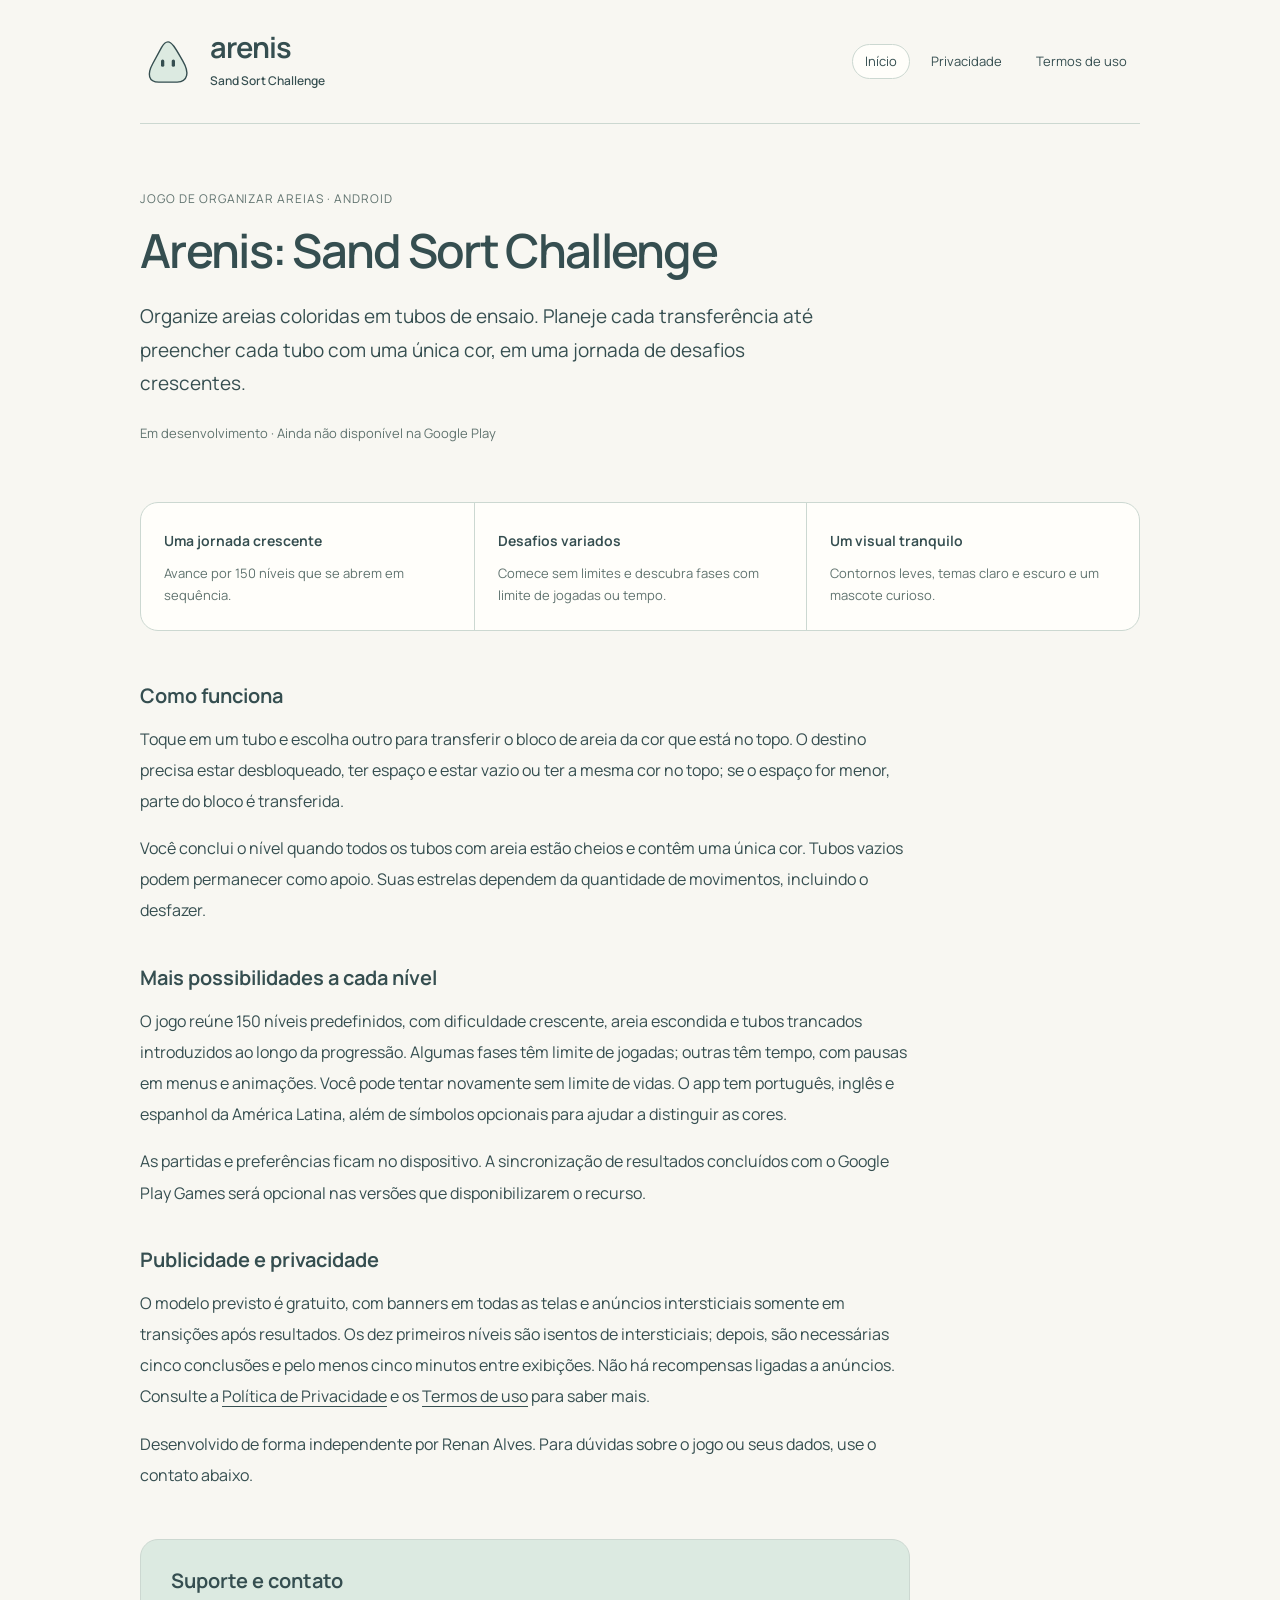
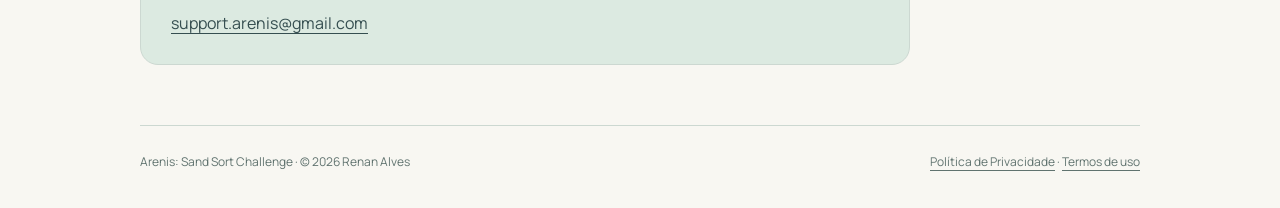
==== commit 275c28a2: "Reduce interstitial frequency and protect introductory levels" ====
--- a/website/index.html
+++ b/website/index.html
@@ -11,6 +11,6 @@
 <div class="summary"><div><strong>Uma jornada crescente</strong><p>Avance por 150 níveis que se abrem em sequência.</p></div><div><strong>Desafios variados</strong><p>Comece sem limites e descubra fases com limite de jogadas ou tempo.</p></div><div><strong>Um visual tranquilo</strong><p>Contornos leves, temas claro e escuro e um mascote curioso.</p></div></div>
 <article><section id="jogo"><h2>Como funciona</h2><p>Toque em um tubo e escolha outro para transferir o bloco de areia da cor que está no topo. O destino precisa estar desbloqueado, ter espaço e estar vazio ou ter a mesma cor no topo; se o espaço for menor, parte do bloco é transferida.</p><p>Você conclui o nível quando todos os tubos com areia estão cheios e contêm uma única cor. Tubos vazios podem permanecer como apoio. Suas estrelas dependem da quantidade de movimentos, incluindo o desfazer.</p></section>
 <section id="recursos"><h2>Mais possibilidades a cada nível</h2><p>O jogo reúne 150 níveis predefinidos, com dificuldade crescente, areia escondida e tubos trancados introduzidos ao longo da progressão. Algumas fases têm limite de jogadas; outras têm tempo, com pausas em menus e animações. Você pode tentar novamente sem limite de vidas. O app tem português, inglês e espanhol da América Latina, além de símbolos opcionais para ajudar a distinguir as cores.</p><p>As partidas e preferências ficam no dispositivo. A sincronização de resultados concluídos com o Google Play Games será opcional nas versões que disponibilizarem o recurso.</p></section>
-<section id="suporte"><h2>Publicidade e privacidade</h2><p>O modelo previsto é gratuito, com banners e anúncios intersticiais entre partidas, sem recompensas ligadas a anúncios. Consulte a <a href="privacy/">Política de Privacidade</a> e os <a href="terms/">Termos de uso</a> para saber mais.</p><p>Desenvolvido de forma independente por Renan Alves. Para dúvidas sobre o jogo ou seus dados, use o contato abaixo.</p></section></article>
+<section id="suporte"><h2>Publicidade e privacidade</h2><p>O modelo previsto é gratuito, com banners em todas as telas e anúncios intersticiais somente em transições após resultados. Os dez primeiros níveis são isentos de intersticiais; depois, são necessárias cinco conclusões e pelo menos cinco minutos entre exibições. Não há recompensas ligadas a anúncios. Consulte a <a href="privacy/">Política de Privacidade</a> e os <a href="terms/">Termos de uso</a> para saber mais.</p><p>Desenvolvido de forma independente por Renan Alves. Para dúvidas sobre o jogo ou seus dados, use o contato abaixo.</p></section></article>
 <aside class="contact"><h2>Suporte e contato</h2><p><a href="mailto:support.arenis@gmail.com">support.arenis@gmail.com</a></p></aside></main>
 <footer><span>Arenis: Sand Sort Challenge · © 2026 Renan Alves</span><span><a href="./privacy/">Política de Privacidade</a> · <a href="./terms/">Termos de uso</a></span></footer></div></body></html>
